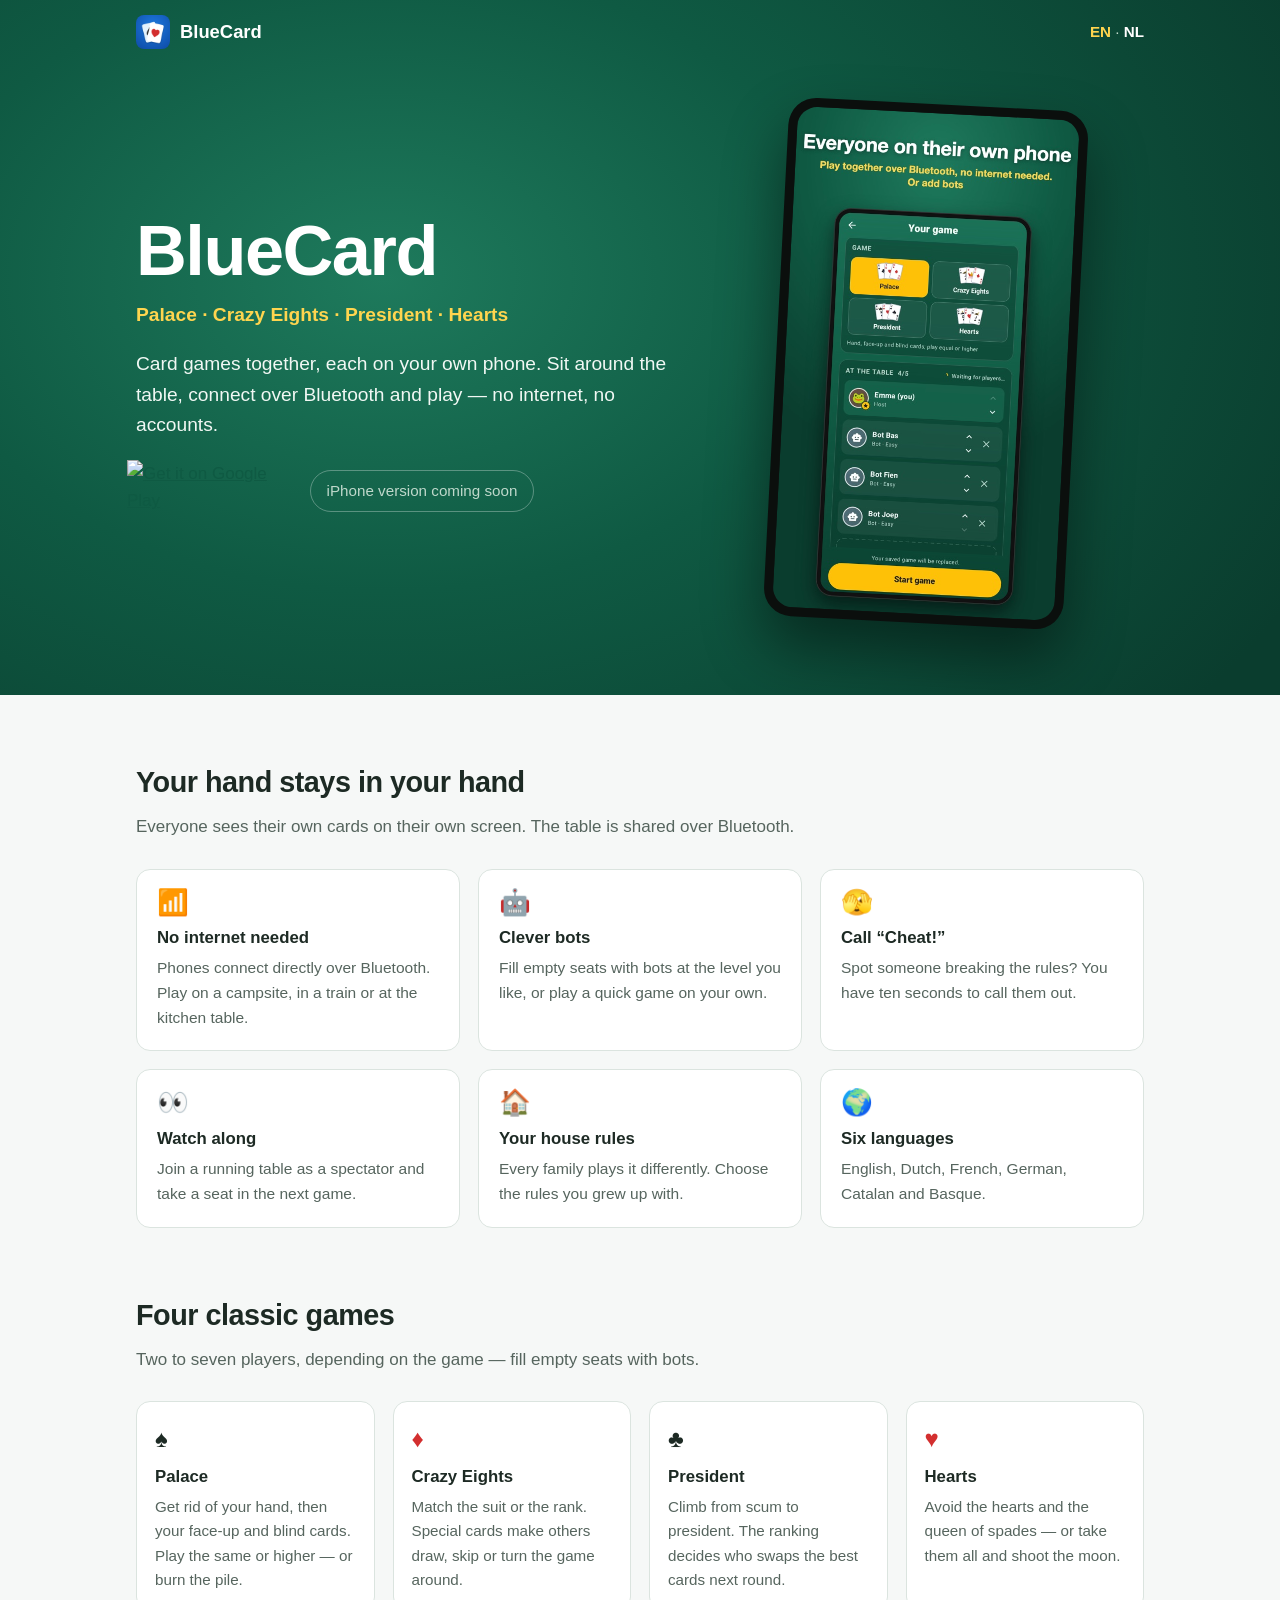
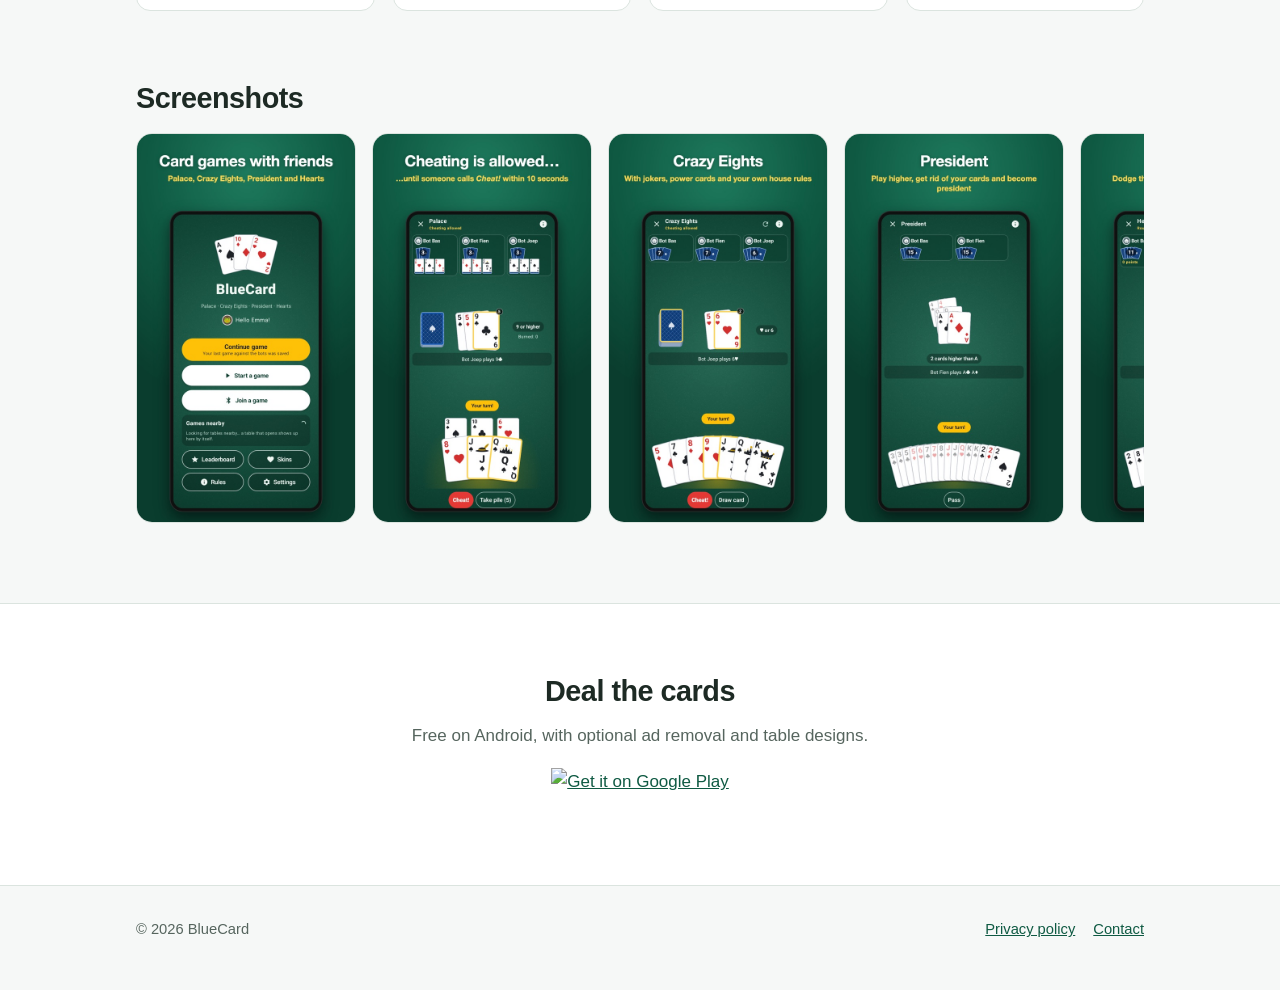
==== index.html @ 92fe8fed "BlueCard website: landing pages (EN/NL), privacy policy, app-ads.txt Co-Authored-By: Claude Opus 5.5" ====
<!doctype html>
<html lang="en">
<head>
<meta charset="utf-8">
<meta name="viewport" content="width=device-width, initial-scale=1">
<title>BlueCard</title>
<meta name="description" content="Play Palace, Crazy Eights, President and Hearts together, each on your own phone. Over Bluetooth, no internet needed.">
<meta property="og:title" content="BlueCard">
<meta property="og:description" content="Card games together, each on your own phone. Over Bluetooth, no internet needed.">
<meta property="og:image" content="assets/feature.jpg">
<meta name="theme-color" content="#0F5A43">
<link rel="icon" type="image/png" href="assets/favicon.png">
<link rel="apple-touch-icon" href="assets/icon-192.png">
<link rel="alternate" hreflang="nl" href="nl/">
<link rel="stylesheet" href="assets/site.css">
</head>
<body>
<header class="top">
  <div class="wrap">
    <a class="brand" href="./"><img src="assets/icon-192.png" alt="">BlueCard</a>
    <span class="lang"><a href="./" aria-current="page">EN</a> · <a href="nl/" hreflang="nl">NL</a></span>
  </div>
</header>

<main>
  <div class="hero">
    <div class="wrap">
      <div>
        <h1>BlueCard</h1>
        <p class="games">Palace · Crazy Eights · President · Hearts</p>
        <p class="lead">Card games together, each on your own phone. Sit around the table, connect over Bluetooth and play — no internet, no accounts.</p>
        <div class="cta">
          <a class="badge" href="https://play.google.com/store/apps/details?id=nl.bluecard.app">
            <img src="https://play.google.com/intl/en_us/badges/static/images/badges/en_badge_web_generic.png" alt="Get it on Google Play">
          </a>
          <span class="soon">iPhone version coming soon</span>
        </div>
      </div>
      <div class="phone"><img src="assets/screens/en-03-together.jpg" alt="Four players at a Palace table in BlueCard" width="540" height="960"></div>
    </div>
  </div>

  <section>
    <div class="wrap">
      <h2>Your hand stays in your hand</h2>
      <p class="sub">Everyone sees their own cards on their own screen. The table is shared over Bluetooth.</p>
      <div class="features">
        <div class="feature"><div class="ic">📶</div><h3>No internet needed</h3><p>Phones connect directly over Bluetooth. Play on a campsite, in a train or at the kitchen table.</p></div>
        <div class="feature"><div class="ic">🤖</div><h3>Clever bots</h3><p>Fill empty seats with bots at the level you like, or play a quick game on your own.</p></div>
        <div class="feature"><div class="ic">🫣</div><h3>Call “Cheat!”</h3><p>Spot someone breaking the rules? You have ten seconds to call them out.</p></div>
        <div class="feature"><div class="ic">👀</div><h3>Watch along</h3><p>Join a running table as a spectator and take a seat in the next game.</p></div>
        <div class="feature"><div class="ic">🏠</div><h3>Your house rules</h3><p>Every family plays it differently. Choose the rules you grew up with.</p></div>
        <div class="feature"><div class="ic">🌍</div><h3>Six languages</h3><p>English, Dutch, French, German, Catalan and Basque.</p></div>
      </div>
    </div>
  </section>

  <section style="padding-top:0">
    <div class="wrap">
      <h2>Four classic games</h2>
      <p class="sub">Two to seven players, depending on the game — fill empty seats with bots.</p>
      <div class="gamelist">
        <div class="game"><div class="suit">♠</div><h3>Palace</h3><p>Get rid of your hand, then your face-up and blind cards. Play the same or higher — or burn the pile.</p></div>
        <div class="game"><div class="suit r">♦</div><h3>Crazy Eights</h3><p>Match the suit or the rank. Special cards make others draw, skip or turn the game around.</p></div>
        <div class="game"><div class="suit">♣</div><h3>President</h3><p>Climb from scum to president. The ranking decides who swaps the best cards next round.</p></div>
        <div class="game"><div class="suit r">♥</div><h3>Hearts</h3><p>Avoid the hearts and the queen of spades — or take them all and shoot the moon.</p></div>
      </div>
    </div>
  </section>

  <section style="padding-top:0">
    <div class="wrap">
      <h2>Screenshots</h2>
      <div class="shots">
        <img src="assets/screens/en-01-home.jpg" alt="Home screen" loading="lazy" width="540" height="960">
        <img src="assets/screens/en-02-cheat.jpg" alt="Calling cheat" loading="lazy" width="540" height="960">
        <img src="assets/screens/en-04-crazy-eights.jpg" alt="Crazy Eights" loading="lazy" width="540" height="960">
        <img src="assets/screens/en-05-president.jpg" alt="President" loading="lazy" width="540" height="960">
        <img src="assets/screens/en-06-hearts.jpg" alt="Hearts" loading="lazy" width="540" height="960">
        <img src="assets/screens/en-07-results.jpg" alt="Results" loading="lazy" width="540" height="960">
        <img src="assets/screens/en-08-skins.jpg" alt="Table designs" loading="lazy" width="540" height="960">
      </div>
    </div>
  </section>

  <section class="band">
    <div class="wrap">
      <h2>Deal the cards</h2>
      <p class="sub">Free on Android, with optional ad removal and table designs.</p>
      <div class="cta">
        <a class="badge" href="https://play.google.com/store/apps/details?id=nl.bluecard.app">
          <img src="https://play.google.com/intl/en_us/badges/static/images/badges/en_badge_web_generic.png" alt="Get it on Google Play">
        </a>
      </div>
    </div>
  </section>
</main>

<footer>
  <div class="wrap">
    <span>© 2026 BlueCard</span>
    <nav>
      <a href="privacy/">Privacy policy</a>
      <a href="mailto:[CONTACT EMAIL]">Contact</a>
    </nav>
  </div>
</footer>
</body>
</html>
---- assets/site.css ----
:root {
  --felt-1: #1E7A5C;
  --felt-2: #0F5A43;
  --felt-3: #0A3D2E;
  --on-felt: #F1F8F4;
  --on-felt-muted: #BFD8CB;
  --gold: #FFD54F;
  --gold-strong: #FFC107;
  --card: #ffffff;
  --ink: #1B1B1B;
  --red: #D32F2F;
  --page: #f6f8f7;
  --text: #1d2a24;
  --muted: #56655e;
  --line: #dbe4df;
  --box: #ffffff;
  --link: #0F5A43;
}
@media (prefers-color-scheme: dark) {
  :root:not([data-theme="light"]) {
    --page: #0c1512;
    --text: #e5efe9;
    --muted: #9fb3a9;
    --line: #22332c;
    --box: #12201b;
    --link: #8fd6b6;
  }
}
:root[data-theme="dark"] {
  --page: #0c1512;
  --text: #e5efe9;
  --muted: #9fb3a9;
  --line: #22332c;
  --box: #12201b;
  --link: #8fd6b6;
}

* { box-sizing: border-box; }
html { -webkit-text-size-adjust: 100%; }
body {
  margin: 0;
  background: var(--page);
  color: var(--text);
  font: 17px/1.6 -apple-system, BlinkMacSystemFont, "Segoe UI", Roboto, "Helvetica Neue", Arial, sans-serif;
}
a { color: var(--link); }
img { max-width: 100%; height: auto; display: block; }
.wrap { max-width: 1040px; margin: 0 auto; padding: 0 16px; }

/* Top bar */
.top { position: absolute; top: 0; left: 0; right: 0; z-index: 2; }
.top .wrap { display: flex; align-items: center; justify-content: space-between; height: 64px; }
.brand { display: flex; align-items: center; gap: 10px; color: #fff; text-decoration: none; font-weight: 800; font-size: 1.15rem; }
.brand img { width: 34px; height: 34px; border-radius: 8px; }
.lang { color: var(--on-felt-muted); font-size: .95rem; }
.lang a { color: #fff; text-decoration: none; font-weight: 600; }
.lang a[aria-current] { color: var(--gold); }

/* Hero */
.hero {
  background: radial-gradient(ellipse 80% 100% at 30% 40%, var(--felt-1) 0%, var(--felt-2) 45%, var(--felt-3) 100%);
  color: var(--on-felt);
  padding: 104px 0 72px;
  overflow: hidden;
}
.hero .wrap { display: grid; grid-template-columns: 1.1fr .9fr; gap: 40px; align-items: center; }
.hero h1 { margin: 0; font-size: clamp(2.6rem, 7vw, 4.4rem); font-weight: 900; letter-spacing: -1.5px; line-height: 1.05; color: #fff; }
.games { margin: 12px 0 0; color: var(--gold); font-weight: 700; font-size: 1.2rem; }
.lead { margin: 18px 0 0; font-size: 1.2rem; color: var(--on-felt); max-width: 30em; }
.cta { margin-top: 28px; display: flex; flex-wrap: wrap; gap: 14px; align-items: center; }
.badge img { height: 62px; width: auto; margin: -9px; }
.soon { font-size: .95rem; color: var(--on-felt-muted); padding: 8px 16px; border-radius: 999px; border: 1.5px solid rgba(255,255,255,.3); }
.phone { justify-self: center; width: min(300px, 100%); border-radius: 28px; padding: 9px; background: #0b0f0d; box-shadow: 0 30px 60px rgba(0,0,0,.45); transform: rotate(3deg); }
.phone img { border-radius: 20px; }

/* Sections */
section { padding: 64px 0; }
section h2 { margin: 0 0 8px; font-size: 1.8rem; letter-spacing: -.5px; }
.sub { margin: 0 0 28px; color: var(--muted); }
.features { display: grid; grid-template-columns: repeat(3, 1fr); gap: 18px; }
.feature { background: var(--box); border: 1px solid var(--line); border-radius: 14px; padding: 20px; }
.feature .ic { font-size: 1.6rem; line-height: 1; }
.feature h3 { margin: 10px 0 4px; font-size: 1.05rem; }
.feature p { margin: 0; color: var(--muted); font-size: .97rem; }

.gamelist { display: grid; grid-template-columns: repeat(4, 1fr); gap: 18px; }
.game { background: var(--box); border: 1px solid var(--line); border-radius: 14px; padding: 18px; }
.game .suit { font-size: 1.5rem; font-weight: 800; }
.game .suit.r { color: var(--red); }
.game h3 { margin: 6px 0 4px; font-size: 1.05rem; }
.game p { margin: 0; color: var(--muted); font-size: .95rem; }

.shots { display: flex; gap: 16px; overflow-x: auto; scroll-snap-type: x mandatory; padding: 4px 2px 16px; }
.shots img { flex: 0 0 auto; width: 220px; border-radius: 16px; border: 1px solid var(--line); scroll-snap-align: start; }

.band { background: var(--box); border-top: 1px solid var(--line); border-bottom: 1px solid var(--line); text-align: center; }
.band .cta { justify-content: center; }
.band .badge img { margin: -9px auto; }
.band .soon { color: var(--muted); border-color: var(--line); }

footer { padding: 32px 0 48px; color: var(--muted); font-size: .92rem; }
footer .wrap { display: flex; flex-wrap: wrap; gap: 8px 22px; justify-content: space-between; }
footer nav { display: flex; flex-wrap: wrap; gap: 8px 18px; }

/* Text pages (privacy) */
.doc-head { background: radial-gradient(ellipse 80% 120% at 30% 40%, var(--felt-1) 0%, var(--felt-2) 50%, var(--felt-3) 100%); color: #fff; padding: 96px 0 36px; }
.doc-head h1 { margin: 0; font-size: clamp(2rem, 5vw, 2.6rem); letter-spacing: -.5px; }
.doc-head p { margin: 6px 0 0; color: var(--on-felt-muted); }
.doc { max-width: 760px; padding-top: 32px; padding-bottom: 48px; }
.doc h2 { font-size: 1.2rem; margin: 36px 0 8px; padding-top: 14px; border-top: 1px solid var(--line); }
.doc p, .doc li { margin: 6px 0; }
.doc ul { padding-left: 22px; }
.summary { background: var(--box); border: 1px solid var(--line); border-radius: 12px; padding: 14px 20px; }
.doc table { border-collapse: collapse; width: 100%; margin: 10px 0; font-size: .96rem; }
.doc th, .doc td { text-align: left; vertical-align: top; padding: 8px 10px; border-bottom: 1px solid var(--line); }
.doc th { color: var(--muted); font-weight: 600; }

@media (max-width: 860px) {
  .hero { padding-top: 88px; }
  .hero .wrap { grid-template-columns: 1fr; }
  .phone { width: 230px; transform: none; }
  .features { grid-template-columns: 1fr 1fr; }
  .gamelist { grid-template-columns: 1fr 1fr; }
}
@media (max-width: 560px) {
  .features, .gamelist { grid-template-columns: 1fr; }
  .shots img { width: 180px; }
  .doc table, .doc thead, .doc tbody, .doc tr, .doc th, .doc td { display: block; }
  .doc thead { display: none; }
  .doc td { border: 0; padding: 2px 0; }
  .doc td:first-child { font-weight: 600; }
  .doc tr { border-bottom: 1px solid var(--line); padding: 8px 0; }
}
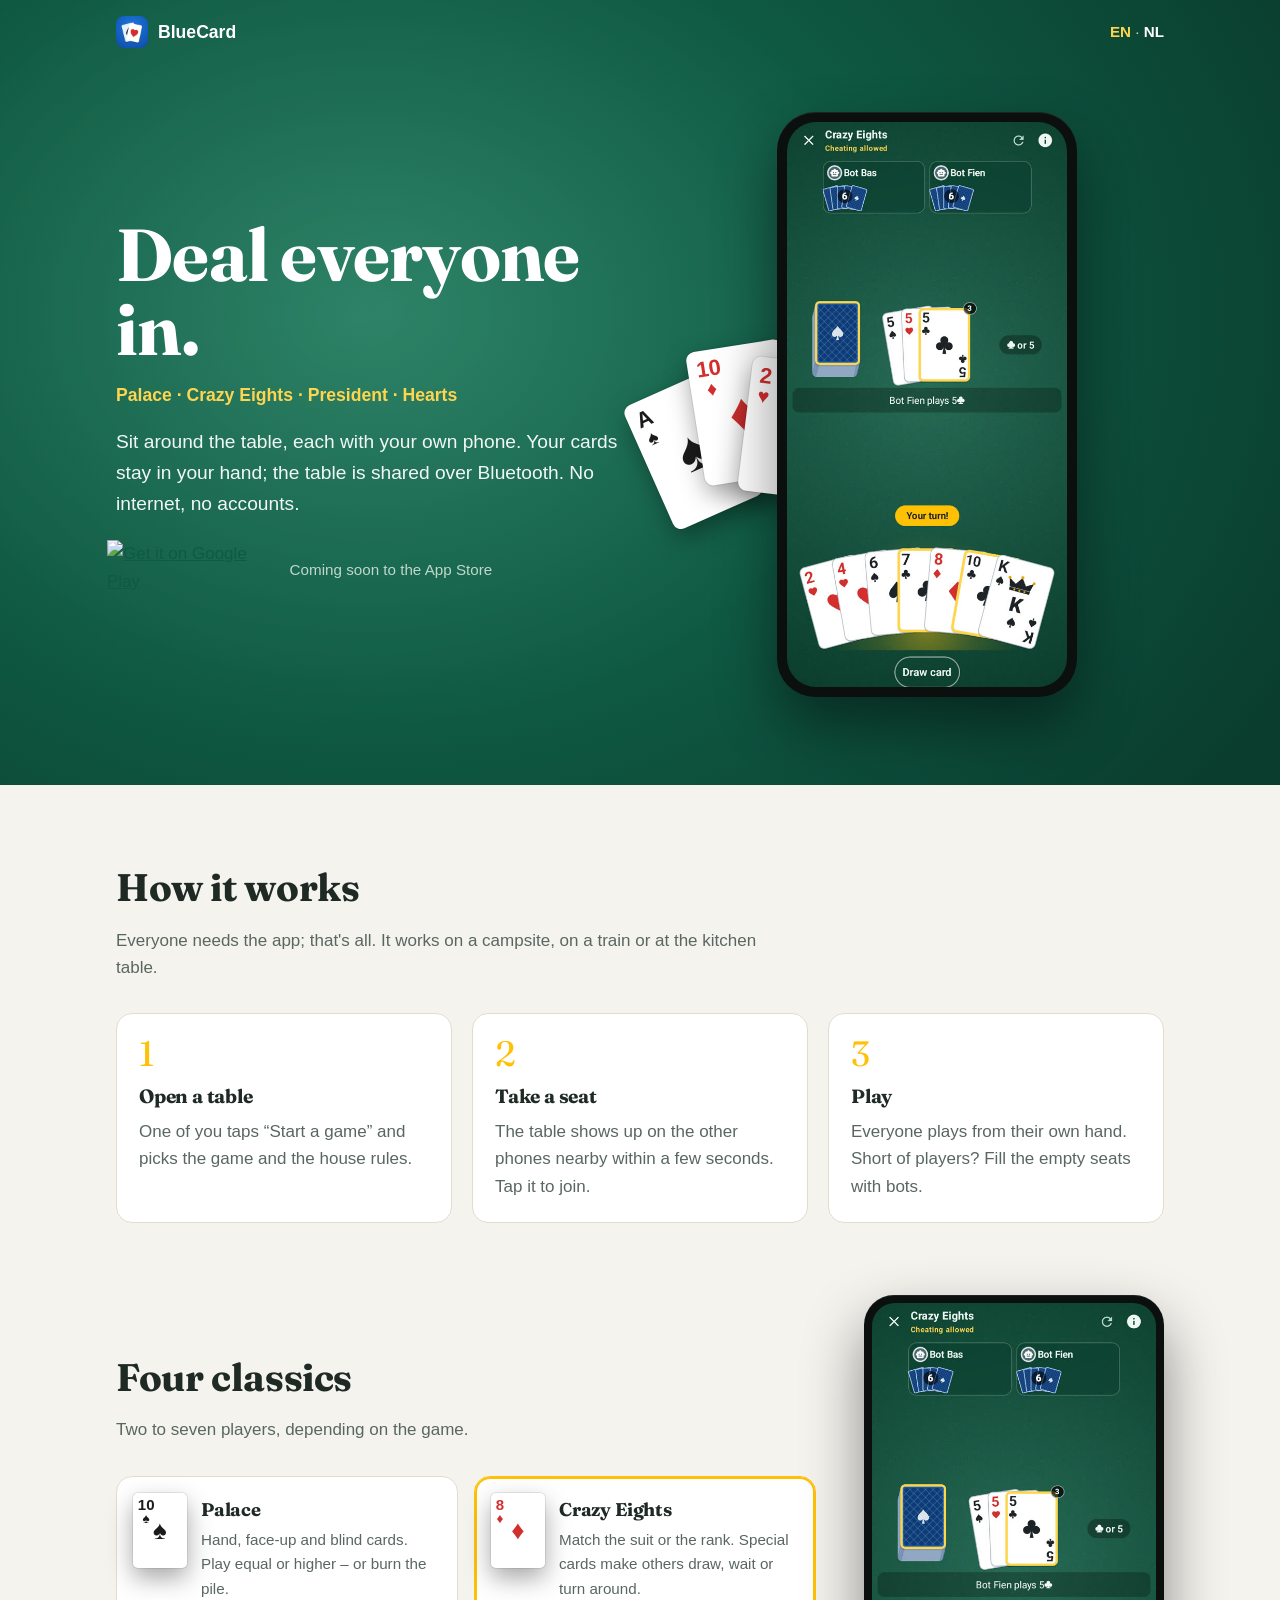
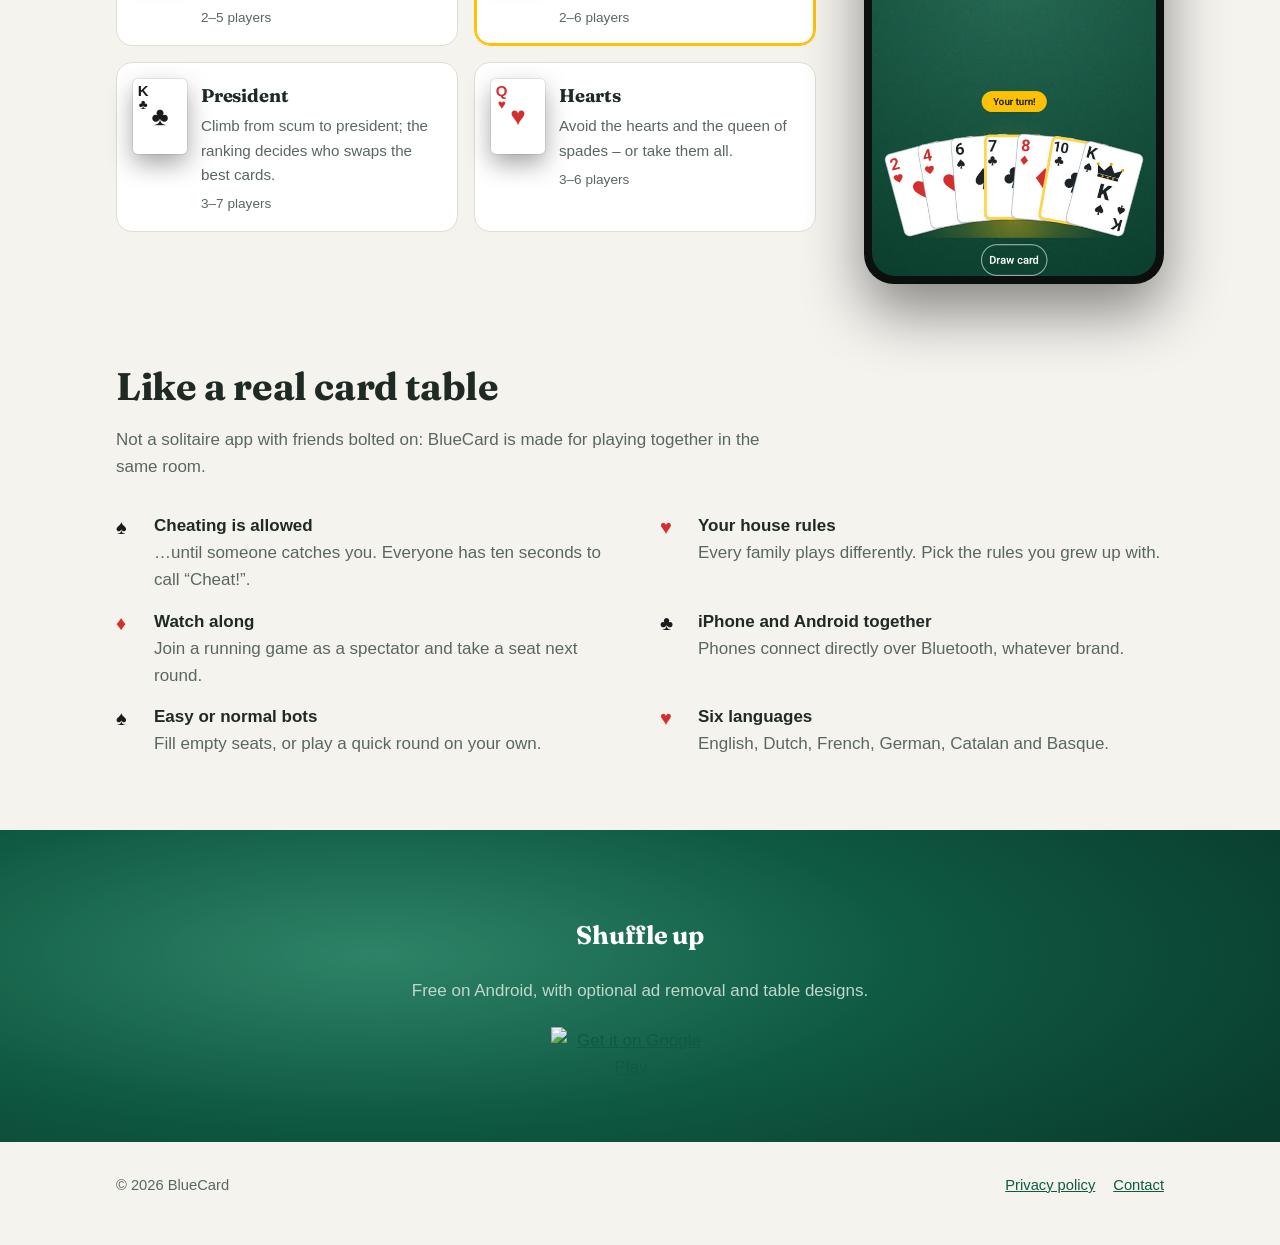
==== commit 179dcffa: "New landing page: one real in-app screenshot with the logo cards, how it works, pick-a-game, no emoj" ====
--- a/index.html
+++ b/index.html
@@ -4,14 +4,17 @@
 <meta charset="utf-8">
 <meta name="viewport" content="width=device-width, initial-scale=1">
 <title>BlueCard</title>
-<meta name="description" content="Play Palace, Crazy Eights, President and Hearts together, each on your own phone. Over Bluetooth, no internet needed.">
+<meta name="description" content="Palace, Crazy Eights, President and Hearts together at the table, each on your own phone. Over Bluetooth, no internet needed.">
 <meta property="og:title" content="BlueCard">
-<meta property="og:description" content="Card games together, each on your own phone. Over Bluetooth, no internet needed.">
+<meta property="og:description" content="Card games around the table, each on your own phone. Over Bluetooth, no internet needed.">
 <meta property="og:image" content="assets/feature.jpg">
 <meta name="theme-color" content="#0F5A43">
 <link rel="icon" type="image/png" href="assets/favicon.png">
 <link rel="apple-touch-icon" href="assets/icon-192.png">
 <link rel="alternate" hreflang="nl" href="nl/">
+<link rel="preconnect" href="https://fonts.googleapis.com">
+<link rel="preconnect" href="https://fonts.gstatic.com" crossorigin>
+<link href="https://fonts.googleapis.com/css2?family=Fraunces:opsz,wght@9..144,700&display=swap" rel="stylesheet">
 <link rel="stylesheet" href="assets/site.css">
 </head>
 <body>
@@ -23,69 +26,90 @@
 </header>
 
 <main>
-  <div class="hero">
+  <div class="hero felt">
     <div class="wrap">
       <div>
-        <h1>BlueCard</h1>
+        <h1>Deal everyone in.</h1>
         <p class="games">Palace · Crazy Eights · President · Hearts</p>
-        <p class="lead">Card games together, each on your own phone. Sit around the table, connect over Bluetooth and play — no internet, no accounts.</p>
+        <p class="lead">Sit around the table, each with your own phone. Your cards stay in your hand; the table is shared over Bluetooth. No internet, no accounts.</p>
         <div class="cta">
           <a class="badge" href="https://play.google.com/store/apps/details?id=nl.bluecard.app">
             <img src="https://play.google.com/intl/en_us/badges/static/images/badges/en_badge_web_generic.png" alt="Get it on Google Play">
           </a>
-          <span class="soon">iPhone version coming soon</span>
+          <span class="soon">Coming soon to the App Store</span>
         </div>
       </div>
-      <div class="phone"><img src="assets/screens/en-03-together.jpg" alt="Four players at a Palace table in BlueCard" width="540" height="960"></div>
+      <div class="stage">
+        <div class="table-cards" aria-hidden="true">
+          <div class="card"><span class="ix">A<i>♠</i></span><span class="pip">♠</span></div>
+          <div class="card red"><span class="ix">10<i>♦</i></span><span class="pip">♦</span></div>
+          <div class="card red"><span class="ix">2<i>♥</i></span><span class="pip">♥</span></div>
+        </div>
+        <div class="phone"><div class="screen"><img src="assets/app/en-game2.jpg" alt="A game of Crazy Eights in BlueCard: the pile, two opponents and your hand" width="540" height="1091"></div></div>
+      </div>
     </div>
   </div>
 
   <section>
     <div class="wrap">
-      <h2>Your hand stays in your hand</h2>
-      <p class="sub">Everyone sees their own cards on their own screen. The table is shared over Bluetooth.</p>
-      <div class="features">
-        <div class="feature"><div class="ic">📶</div><h3>No internet needed</h3><p>Phones connect directly over Bluetooth. Play on a campsite, in a train or at the kitchen table.</p></div>
-        <div class="feature"><div class="ic">🤖</div><h3>Clever bots</h3><p>Fill empty seats with bots at the level you like, or play a quick game on your own.</p></div>
-        <div class="feature"><div class="ic">🫣</div><h3>Call “Cheat!”</h3><p>Spot someone breaking the rules? You have ten seconds to call them out.</p></div>
-        <div class="feature"><div class="ic">👀</div><h3>Watch along</h3><p>Join a running table as a spectator and take a seat in the next game.</p></div>
-        <div class="feature"><div class="ic">🏠</div><h3>Your house rules</h3><p>Every family plays it differently. Choose the rules you grew up with.</p></div>
-        <div class="feature"><div class="ic">🌍</div><h3>Six languages</h3><p>English, Dutch, French, German, Catalan and Basque.</p></div>
+      <h2>How it works</h2>
+      <p class="sub">Everyone needs the app; that's all. It works on a campsite, on a train or at the kitchen table.</p>
+      <div class="steps">
+        <div class="step"><div class="n">1</div><h3>Open a table</h3><p>One of you taps “Start a game” and picks the game and the house rules.</p></div>
+        <div class="step"><div class="n">2</div><h3>Take a seat</h3><p>The table shows up on the other phones nearby within a few seconds. Tap it to join.</p></div>
+        <div class="step"><div class="n">3</div><h3>Play</h3><p>Everyone plays from their own hand. Short of players? Fill the empty seats with bots.</p></div>
+      </div>
+    </div>
+  </section>
+
+  <section style="padding-top:0">
+    <div class="wrap games-grid">
+      <div>
+        <h2>Four classics</h2>
+        <p class="sub">Two to seven players, depending on the game.</p>
+        <div class="picker" role="tablist" aria-label="Games">
+          <button class="pick" role="tab" aria-selected="false" data-shot="assets/app/en-game1.jpg" data-alt="A game of Palace">
+            <div class="card"><span class="ix">10<i>♠</i></span><span class="pip">♠</span></div>
+            <div><h3>Palace</h3><p>Hand, face-up and blind cards. Play equal or higher – or burn the pile.</p><small>2–5 players</small></div>
+          </button>
+          <button class="pick" role="tab" aria-selected="true" data-shot="assets/app/en-game2.jpg" data-alt="A game of Crazy Eights">
+            <div class="card red"><span class="ix">8<i>♦</i></span><span class="pip">♦</span></div>
+            <div><h3>Crazy Eights</h3><p>Match the suit or the rank. Special cards make others draw, wait or turn around.</p><small>2–6 players</small></div>
+          </button>
+          <button class="pick" role="tab" aria-selected="false" data-shot="assets/app/en-game3.jpg" data-alt="A game of President">
+            <div class="card"><span class="ix">K<i>♣</i></span><span class="pip">♣</span></div>
+            <div><h3>President</h3><p>Climb from scum to president; the ranking decides who swaps the best cards.</p><small>3–7 players</small></div>
+          </button>
+          <button class="pick" role="tab" aria-selected="false" data-shot="assets/app/en-game4.jpg" data-alt="A game of Hearts">
+            <div class="card red"><span class="ix">Q<i>♥</i></span><span class="pip">♥</span></div>
+            <div><h3>Hearts</h3><p>Avoid the hearts and the queen of spades – or take them all.</p><small>3–6 players</small></div>
+          </button>
+        </div>
+      </div>
+      <div class="stage">
+        <div class="phone small"><div class="screen"><img id="shot" src="assets/app/en-game2.jpg" alt="A game of Crazy Eights" width="540" height="1091" loading="lazy"></div></div>
       </div>
     </div>
   </section>
 
   <section style="padding-top:0">
     <div class="wrap">
-      <h2>Four classic games</h2>
-      <p class="sub">Two to seven players, depending on the game — fill empty seats with bots.</p>
-      <div class="gamelist">
-        <div class="game"><div class="suit">♠</div><h3>Palace</h3><p>Get rid of your hand, then your face-up and blind cards. Play the same or higher — or burn the pile.</p></div>
-        <div class="game"><div class="suit r">♦</div><h3>Crazy Eights</h3><p>Match the suit or the rank. Special cards make others draw, skip or turn the game around.</p></div>
-        <div class="game"><div class="suit">♣</div><h3>President</h3><p>Climb from scum to president. The ranking decides who swaps the best cards next round.</p></div>
-        <div class="game"><div class="suit r">♥</div><h3>Hearts</h3><p>Avoid the hearts and the queen of spades — or take them all and shoot the moon.</p></div>
-      </div>
+      <h2>Like a real card table</h2>
+      <p class="sub">Not a solitaire app with friends bolted on: BlueCard is made for playing together in the same room.</p>
+      <ul class="features">
+        <li><span>♠</span><div><b>Cheating is allowed</b><em>…until someone catches you. Everyone has ten seconds to call “Cheat!”.</em></div></li>
+        <li><span class="r">♥</span><div><b>Your house rules</b><em>Every family plays differently. Pick the rules you grew up with.</em></div></li>
+        <li><span class="r">♦</span><div><b>Watch along</b><em>Join a running game as a spectator and take a seat next round.</em></div></li>
+        <li><span>♣</span><div><b>iPhone and Android together</b><em>Phones connect directly over Bluetooth, whatever brand.</em></div></li>
+        <li><span>♠</span><div><b>Easy or normal bots</b><em>Fill empty seats, or play a quick round on your own.</em></div></li>
+        <li><span class="r">♥</span><div><b>Six languages</b><em>English, Dutch, French, German, Catalan and Basque.</em></div></li>
+      </ul>
     </div>
   </section>
 
-  <section style="padding-top:0">
+  <div class="band felt">
     <div class="wrap">
-      <h2>Screenshots</h2>
-      <div class="shots">
-        <img src="assets/screens/en-01-home.jpg" alt="Home screen" loading="lazy" width="540" height="960">
-        <img src="assets/screens/en-02-cheat.jpg" alt="Calling cheat" loading="lazy" width="540" height="960">
-        <img src="assets/screens/en-04-crazy-eights.jpg" alt="Crazy Eights" loading="lazy" width="540" height="960">
-        <img src="assets/screens/en-05-president.jpg" alt="President" loading="lazy" width="540" height="960">
-        <img src="assets/screens/en-06-hearts.jpg" alt="Hearts" loading="lazy" width="540" height="960">
-        <img src="assets/screens/en-07-results.jpg" alt="Results" loading="lazy" width="540" height="960">
-        <img src="assets/screens/en-08-skins.jpg" alt="Table designs" loading="lazy" width="540" height="960">
-      </div>
-    </div>
-  </section>
-
-  <section class="band">
-    <div class="wrap">
-      <h2>Deal the cards</h2>
+      <h2>Shuffle up</h2>
       <p class="sub">Free on Android, with optional ad removal and table designs.</p>
       <div class="cta">
         <a class="badge" href="https://play.google.com/store/apps/details?id=nl.bluecard.app">
@@ -93,7 +117,7 @@
         </a>
       </div>
     </div>
-  </section>
+  </div>
 </main>
 
 <footer>
@@ -101,9 +125,20 @@
     <span>© 2026 BlueCard</span>
     <nav>
       <a href="privacy/">Privacy policy</a>
-      <a href="mailto:[CONTACT EMAIL]">Contact</a>
+      <a href="mailto:info@idpproducts.nl">Contact</a>
     </nav>
   </div>
 </footer>
+<script>
+  // Pick a game, see it on the phone.
+  document.querySelectorAll('.pick').forEach(function (button) {
+    button.addEventListener('click', function () {
+      document.querySelectorAll('.pick').forEach(function (b) { b.setAttribute('aria-selected', b === button ? 'true' : 'false'); });
+      var shot = document.getElementById('shot');
+      shot.src = button.dataset.shot;
+      shot.alt = button.dataset.alt;
+    });
+  });
+</script>
 </body>
 </html>
--- a/assets/site.css
+++ b/assets/site.css
@@ -1,3 +1,4 @@
+/* BlueCard website. Felt green, real cards, real screenshots. */
 :root {
   --felt-1: #1E7A5C;
   --felt-2: #0F5A43;
@@ -6,128 +7,176 @@
   --on-felt-muted: #BFD8CB;
   --gold: #FFD54F;
   --gold-strong: #FFC107;
-  --card: #ffffff;
   --ink: #1B1B1B;
   --red: #D32F2F;
-  --page: #f6f8f7;
-  --text: #1d2a24;
-  --muted: #56655e;
-  --line: #dbe4df;
+  --page: #f5f3ee;
+  --text: #1f2a25;
+  --muted: #5a6761;
+  --line: #e2ddd2;
   --box: #ffffff;
   --link: #0F5A43;
+  --display: "Fraunces", Georgia, "Times New Roman", serif;
+  --body: -apple-system, BlinkMacSystemFont, "Segoe UI", Roboto, "Helvetica Neue", Arial, sans-serif;
 }
 @media (prefers-color-scheme: dark) {
   :root:not([data-theme="light"]) {
-    --page: #0c1512;
-    --text: #e5efe9;
-    --muted: #9fb3a9;
+    --page: #0d1512;
+    --text: #e6eee9;
+    --muted: #9db0a6;
     --line: #22332c;
-    --box: #12201b;
+    --box: #14211c;
     --link: #8fd6b6;
   }
 }
 :root[data-theme="dark"] {
-  --page: #0c1512;
-  --text: #e5efe9;
-  --muted: #9fb3a9;
+  --page: #0d1512;
+  --text: #e6eee9;
+  --muted: #9db0a6;
   --line: #22332c;
-  --box: #12201b;
+  --box: #14211c;
   --link: #8fd6b6;
 }
 
 * { box-sizing: border-box; }
 html { -webkit-text-size-adjust: 100%; }
-body {
-  margin: 0;
-  background: var(--page);
-  color: var(--text);
-  font: 17px/1.6 -apple-system, BlinkMacSystemFont, "Segoe UI", Roboto, "Helvetica Neue", Arial, sans-serif;
-}
+body { margin: 0; background: var(--page); color: var(--text); font: 17px/1.6 var(--body); }
 a { color: var(--link); }
 img { max-width: 100%; height: auto; display: block; }
-.wrap { max-width: 1040px; margin: 0 auto; padding: 0 16px; }
+.wrap { max-width: 1080px; margin: 0 auto; padding: 0 16px; }
+h1, h2, h3 { font-family: var(--display); font-weight: 700; letter-spacing: -0.01em; }
 
 /* Top bar */
-.top { position: absolute; top: 0; left: 0; right: 0; z-index: 2; }
+.top { position: absolute; top: 0; left: 0; right: 0; z-index: 3; }
 .top .wrap { display: flex; align-items: center; justify-content: space-between; height: 64px; }
-.brand { display: flex; align-items: center; gap: 10px; color: #fff; text-decoration: none; font-weight: 800; font-size: 1.15rem; }
-.brand img { width: 34px; height: 34px; border-radius: 8px; }
+.brand { display: flex; align-items: center; gap: 10px; color: #fff; text-decoration: none; font-weight: 700; font-size: 1.1rem; }
+.brand img { width: 32px; height: 32px; border-radius: 8px; }
 .lang { color: var(--on-felt-muted); font-size: .95rem; }
 .lang a { color: #fff; text-decoration: none; font-weight: 600; }
 .lang a[aria-current] { color: var(--gold); }
 
+/* Felt */
+.felt {
+  background:
+    radial-gradient(ellipse 70% 90% at 28% 40%, rgba(255,255,255,.07), transparent 60%),
+    radial-gradient(ellipse 80% 100% at 30% 40%, var(--felt-1) 0%, var(--felt-2) 50%, var(--felt-3) 100%);
+  color: var(--on-felt);
+}
+
 /* Hero */
-.hero {
-  background: radial-gradient(ellipse 80% 100% at 30% 40%, var(--felt-1) 0%, var(--felt-2) 45%, var(--felt-3) 100%);
-  color: var(--on-felt);
-  padding: 104px 0 72px;
-  overflow: hidden;
+.hero { padding: 112px 0 88px; overflow: hidden; }
+.hero .wrap { display: grid; grid-template-columns: 1.05fr .95fr; gap: 48px; align-items: center; }
+.hero h1 { margin: 0; font-size: clamp(2.8rem, 7vw, 4.6rem); line-height: 1; color: #fff; }
+.hero .games { margin: 16px 0 0; color: var(--gold); font-weight: 650; font-size: 1.1rem; }
+.hero .lead { margin: 18px 0 0; font-size: 1.2rem; max-width: 28em; color: var(--on-felt); }
+.cta { margin-top: 30px; display: flex; flex-wrap: wrap; gap: 14px; align-items: center; }
+.badge img { height: 60px; width: auto; margin: -9px; }
+.soon { font-size: .95rem; color: var(--on-felt-muted); }
+
+/* A phone with a real screenshot; the three logo cards lie on the table behind it. */
+.stage { position: relative; justify-self: center; width: min(300px, 78vw); }
+.phone {
+  position: relative; z-index: 2;
+  border-radius: 38px; padding: 10px; background: #0b0f0d;
+  box-shadow: 0 1px 0 rgba(255,255,255,.08) inset, 0 28px 60px rgba(0,0,0,.45);
 }
-.hero .wrap { display: grid; grid-template-columns: 1.1fr .9fr; gap: 40px; align-items: center; }
-.hero h1 { margin: 0; font-size: clamp(2.6rem, 7vw, 4.4rem); font-weight: 900; letter-spacing: -1.5px; line-height: 1.05; color: #fff; }
-.games { margin: 12px 0 0; color: var(--gold); font-weight: 700; font-size: 1.2rem; }
-.lead { margin: 18px 0 0; font-size: 1.2rem; color: var(--on-felt); max-width: 30em; }
-.cta { margin-top: 28px; display: flex; flex-wrap: wrap; gap: 14px; align-items: center; }
-.badge img { height: 62px; width: auto; margin: -9px; }
-.soon { font-size: .95rem; color: var(--on-felt-muted); padding: 8px 16px; border-radius: 999px; border: 1.5px solid rgba(255,255,255,.3); }
-.phone { justify-self: center; width: min(300px, 100%); border-radius: 28px; padding: 9px; background: #0b0f0d; box-shadow: 0 30px 60px rgba(0,0,0,.45); transform: rotate(3deg); }
-.phone img { border-radius: 20px; }
+.phone .screen { border-radius: 29px; overflow: hidden; aspect-ratio: 720 / 1454; background: var(--felt-2); }
+.phone .screen img { width: 100%; height: 100%; object-fit: cover; }
+.phone.small { border-radius: 30px; padding: 8px; }
+.phone.small .screen { border-radius: 23px; }
+.table-cards { position: absolute; z-index: 1; left: -44%; bottom: 16%; width: 70%; height: 46%; pointer-events: none; }
+.table-cards .card { position: absolute; width: 46%; }
+.table-cards .card:nth-child(1) { left: 0; top: 18%; transform: rotate(-24deg); }
+.table-cards .card:nth-child(2) { left: 24%; top: 4%; transform: rotate(-9deg); }
+.table-cards .card:nth-child(3) { left: 48%; top: 10%; transform: rotate(7deg); }
+
+/* A playing card drawn in CSS */
+.card {
+  aspect-ratio: 5 / 7; background: #fff; border-radius: 9% / 6.4%; color: var(--ink);
+  box-shadow: 0 10px 24px rgba(0,0,0,.35), 0 0 0 1px rgba(0,0,0,.08);
+  font-family: var(--body); font-weight: 800; position: relative;
+}
+.card.red { color: var(--red); }
+.card .ix { position: absolute; left: 9%; top: 6%; line-height: 1; text-align: center; font-size: clamp(14px, 2.4vw, 22px); }
+.card .ix i { display: block; font-style: normal; font-size: .9em; }
+.card .pip { position: absolute; inset: 0; display: grid; place-items: center; font-size: clamp(30px, 6vw, 56px); }
 
 /* Sections */
-section { padding: 64px 0; }
-section h2 { margin: 0 0 8px; font-size: 1.8rem; letter-spacing: -.5px; }
-.sub { margin: 0 0 28px; color: var(--muted); }
-.features { display: grid; grid-template-columns: repeat(3, 1fr); gap: 18px; }
-.feature { background: var(--box); border: 1px solid var(--line); border-radius: 14px; padding: 20px; }
-.feature .ic { font-size: 1.6rem; line-height: 1; }
-.feature h3 { margin: 10px 0 4px; font-size: 1.05rem; }
-.feature p { margin: 0; color: var(--muted); font-size: .97rem; }
+section { padding: 72px 0; }
+section h2 { margin: 0 0 8px; font-size: clamp(1.8rem, 4vw, 2.4rem); }
+.sub { margin: 0 0 32px; color: var(--muted); max-width: 40em; }
 
-.gamelist { display: grid; grid-template-columns: repeat(4, 1fr); gap: 18px; }
-.game { background: var(--box); border: 1px solid var(--line); border-radius: 14px; padding: 18px; }
-.game .suit { font-size: 1.5rem; font-weight: 800; }
-.game .suit.r { color: var(--red); }
-.game h3 { margin: 6px 0 4px; font-size: 1.05rem; }
-.game p { margin: 0; color: var(--muted); font-size: .95rem; }
+/* How it works */
+.steps { display: grid; grid-template-columns: repeat(3, 1fr); gap: 20px; counter-reset: step; }
+.step { background: var(--box); border: 1px solid var(--line); border-radius: 16px; padding: 22px; }
+.step .n { font-family: var(--display); font-size: 2.2rem; line-height: 1; color: var(--gold-strong); }
+.step h3 { margin: 10px 0 6px; font-size: 1.2rem; }
+.step p { margin: 0; color: var(--muted); }
 
-.shots { display: flex; gap: 16px; overflow-x: auto; scroll-snap-type: x mandatory; padding: 4px 2px 16px; }
-.shots img { flex: 0 0 auto; width: 220px; border-radius: 16px; border: 1px solid var(--line); scroll-snap-align: start; }
+/* Games: pick a card, see it on the phone */
+.games-grid { display: grid; grid-template-columns: 1fr 300px; gap: 48px; align-items: center; }
+.picker { display: grid; grid-template-columns: repeat(2, 1fr); gap: 16px; }
+.pick {
+  all: unset; cursor: pointer; display: grid; grid-template-columns: 54px 1fr; gap: 14px; align-items: start;
+  background: var(--box); border: 1px solid var(--line); border-radius: 16px; padding: 16px; color: var(--text);
+  transition: border-color .15s, transform .15s;
+}
+.pick:hover { transform: translateY(-2px); }
+.pick:focus-visible { outline: 3px solid var(--gold-strong); outline-offset: 2px; }
+.pick[aria-selected="true"] { border-color: var(--gold-strong); box-shadow: 0 0 0 2px var(--gold-strong) inset; }
+.pick .card { width: 54px; }
+.pick .card .ix { font-size: 15px; }
+.pick .card .pip { font-size: 26px; }
+.pick h3 { margin: 2px 0 4px; font-size: 1.15rem; }
+.pick p { margin: 0; color: var(--muted); font-size: .95rem; }
+.pick small { display: block; margin-top: 6px; color: var(--muted); font-size: .85rem; }
 
-.band { background: var(--box); border-top: 1px solid var(--line); border-bottom: 1px solid var(--line); text-align: center; }
+/* Features */
+.features { display: grid; grid-template-columns: repeat(2, 1fr); gap: 14px 40px; margin: 0; padding: 0; list-style: none; }
+.features li { display: grid; grid-template-columns: 28px 1fr; gap: 10px; }
+.features li span { font-size: 1.25rem; line-height: 1.5; color: var(--ink); }
+.features li span.r { color: var(--red); }
+@media (prefers-color-scheme: dark) { :root:not([data-theme="light"]) .features li span:not(.r) { color: var(--on-felt); } }
+.features b { display: block; }
+.features em { font-style: normal; color: var(--muted); }
+
+/* Closing band */
+.band { text-align: center; padding: 64px 0; }
+.band h2 { color: #fff; }
+.band .sub { color: var(--on-felt-muted); margin-left: auto; margin-right: auto; }
 .band .cta { justify-content: center; }
-.band .badge img { margin: -9px auto; }
-.band .soon { color: var(--muted); border-color: var(--line); }
 
 footer { padding: 32px 0 48px; color: var(--muted); font-size: .92rem; }
 footer .wrap { display: flex; flex-wrap: wrap; gap: 8px 22px; justify-content: space-between; }
 footer nav { display: flex; flex-wrap: wrap; gap: 8px 18px; }
 
-/* Text pages (privacy) */
-.doc-head { background: radial-gradient(ellipse 80% 120% at 30% 40%, var(--felt-1) 0%, var(--felt-2) 50%, var(--felt-3) 100%); color: #fff; padding: 96px 0 36px; }
-.doc-head h1 { margin: 0; font-size: clamp(2rem, 5vw, 2.6rem); letter-spacing: -.5px; }
+/* Text pages (privacy, demo) */
+.doc-head { padding: 96px 0 36px; }
+.doc-head h1 { margin: 0; font-size: clamp(2rem, 5vw, 2.6rem); color: #fff; }
 .doc-head p { margin: 6px 0 0; color: var(--on-felt-muted); }
 .doc { max-width: 760px; padding-top: 32px; padding-bottom: 48px; }
-.doc h2 { font-size: 1.2rem; margin: 36px 0 8px; padding-top: 14px; border-top: 1px solid var(--line); }
+.doc h2 { font-family: var(--body); font-size: 1.2rem; margin: 36px 0 8px; padding-top: 14px; border-top: 1px solid var(--line); }
 .doc p, .doc li { margin: 6px 0; }
-.doc ul { padding-left: 22px; }
+.doc ul, .doc ol { padding-left: 22px; }
 .summary { background: var(--box); border: 1px solid var(--line); border-radius: 12px; padding: 14px 20px; }
 .doc table { border-collapse: collapse; width: 100%; margin: 10px 0; font-size: .96rem; }
 .doc th, .doc td { text-align: left; vertical-align: top; padding: 8px 10px; border-bottom: 1px solid var(--line); }
 .doc th { color: var(--muted); font-weight: 600; }
 
 @media (max-width: 860px) {
-  .hero { padding-top: 88px; }
-  .hero .wrap { grid-template-columns: 1fr; }
-  .phone { width: 230px; transform: none; }
-  .features { grid-template-columns: 1fr 1fr; }
-  .gamelist { grid-template-columns: 1fr 1fr; }
+  .hero { padding-top: 96px; }
+  .hero .wrap, .games-grid { grid-template-columns: 1fr; }
+  .stage { width: 240px; margin-top: 8px; }
+  .table-cards { left: -38%; }
+  .steps { grid-template-columns: 1fr; }
+  .games-grid .stage { width: 220px; }
 }
 @media (max-width: 560px) {
-  .features, .gamelist { grid-template-columns: 1fr; }
-  .shots img { width: 180px; }
+  .picker, .features { grid-template-columns: 1fr; }
+  .table-cards { display: none; }
   .doc table, .doc thead, .doc tbody, .doc tr, .doc th, .doc td { display: block; }
   .doc thead { display: none; }
   .doc td { border: 0; padding: 2px 0; }
   .doc td:first-child { font-weight: 600; }
   .doc tr { border-bottom: 1px solid var(--line); padding: 8px 0; }
 }
+@media (prefers-reduced-motion: reduce) { .pick { transition: none; } }
